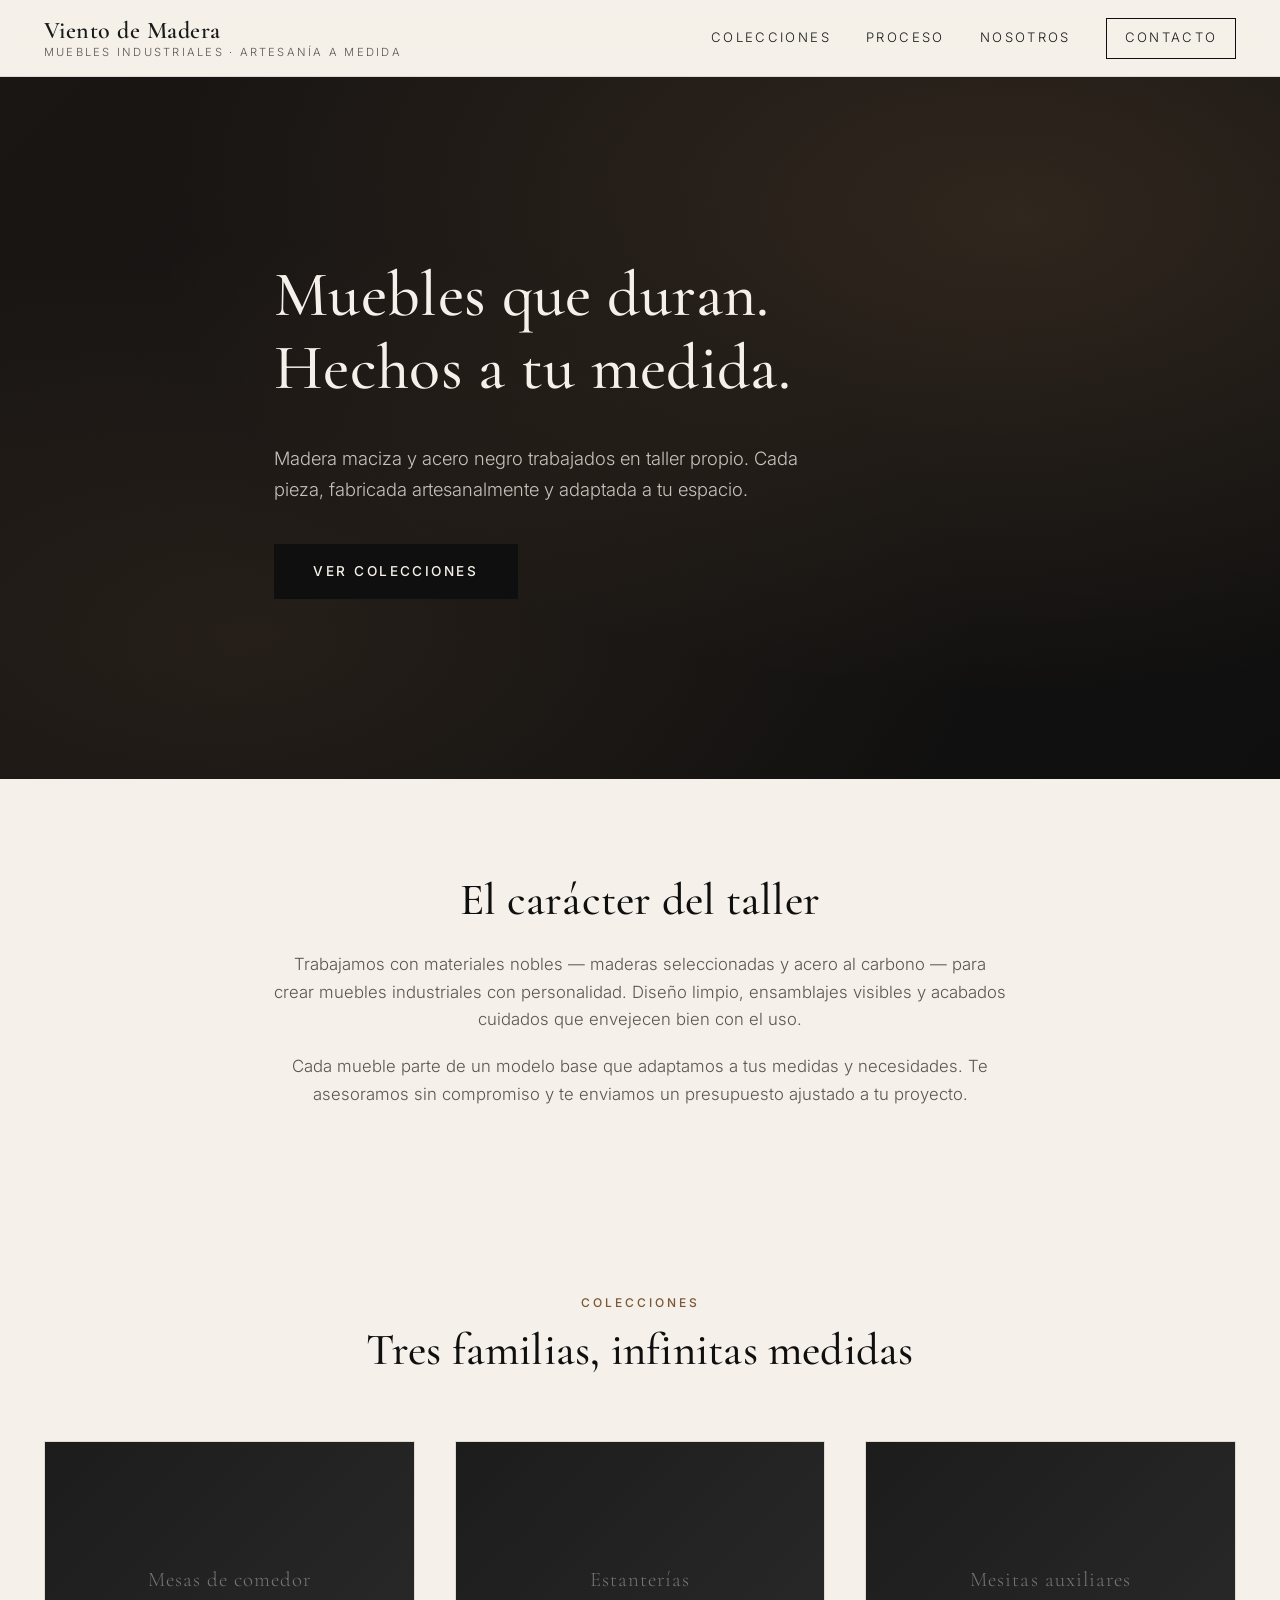
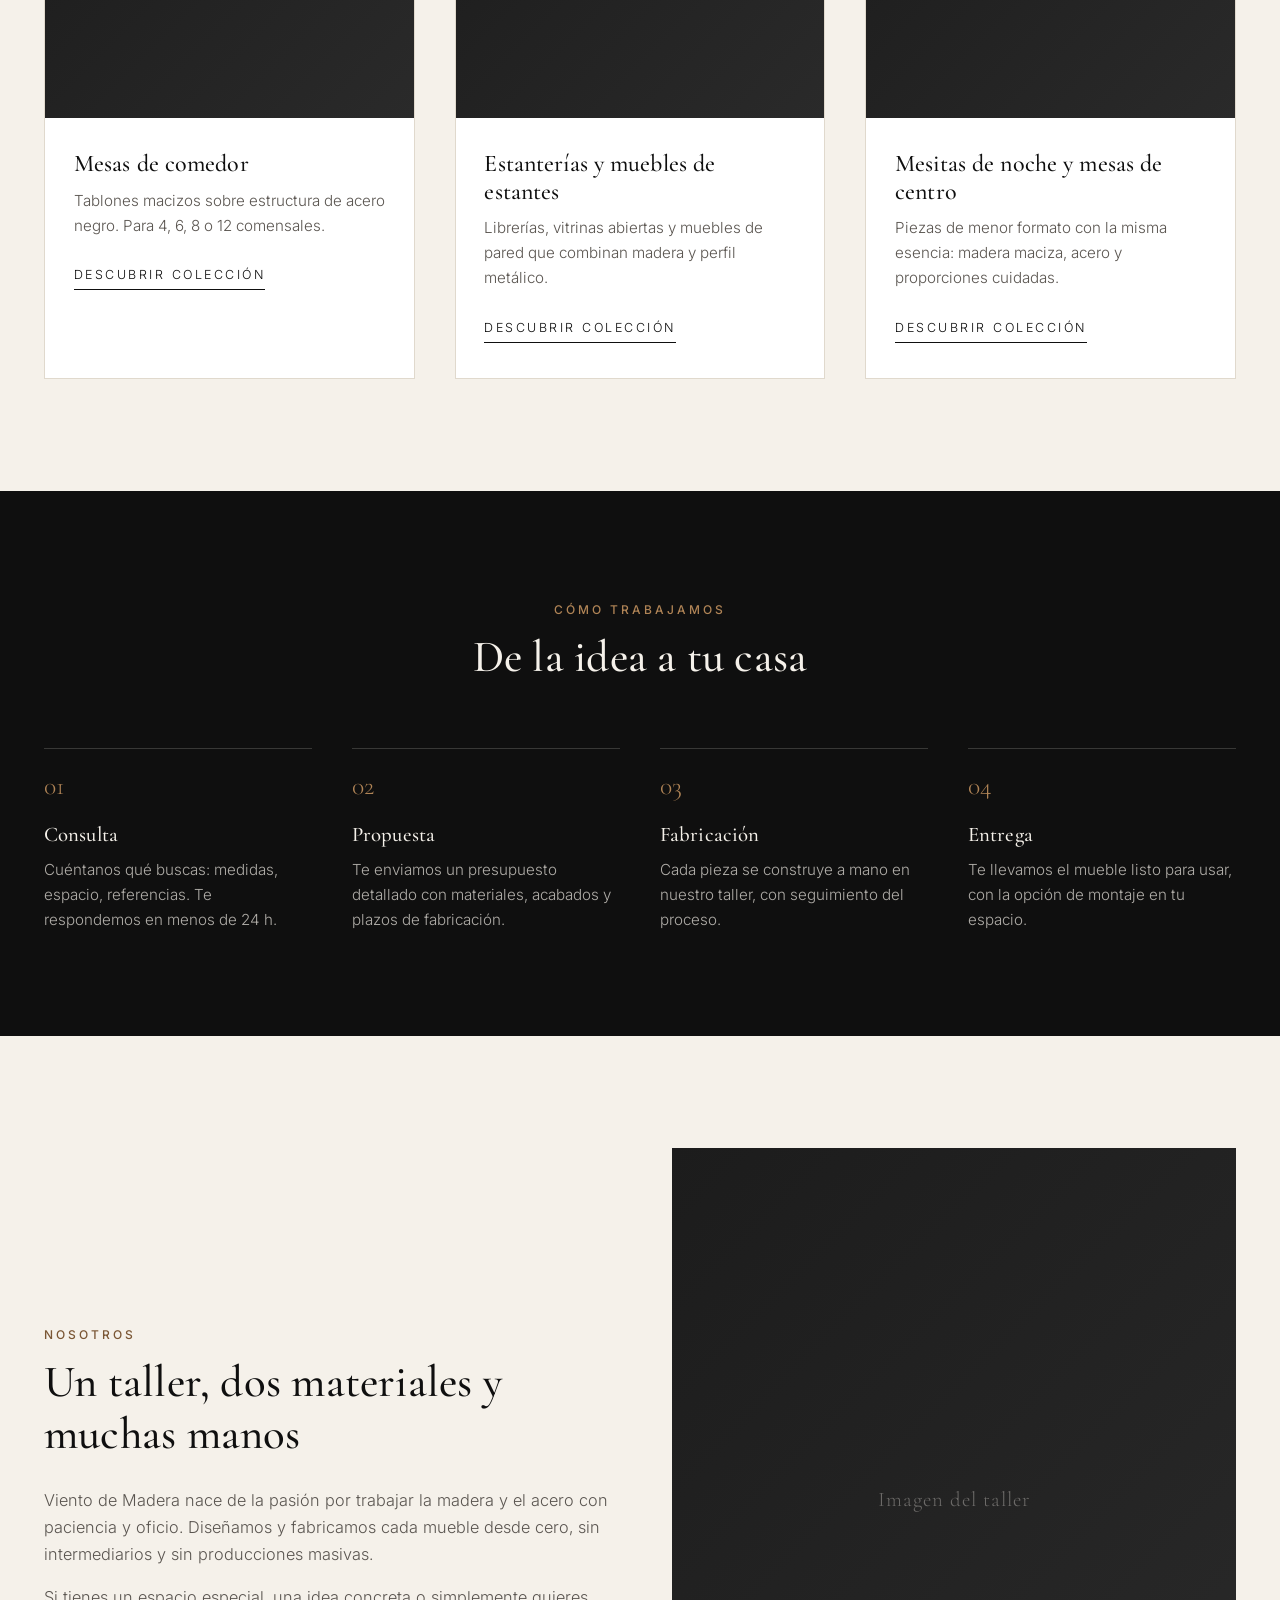
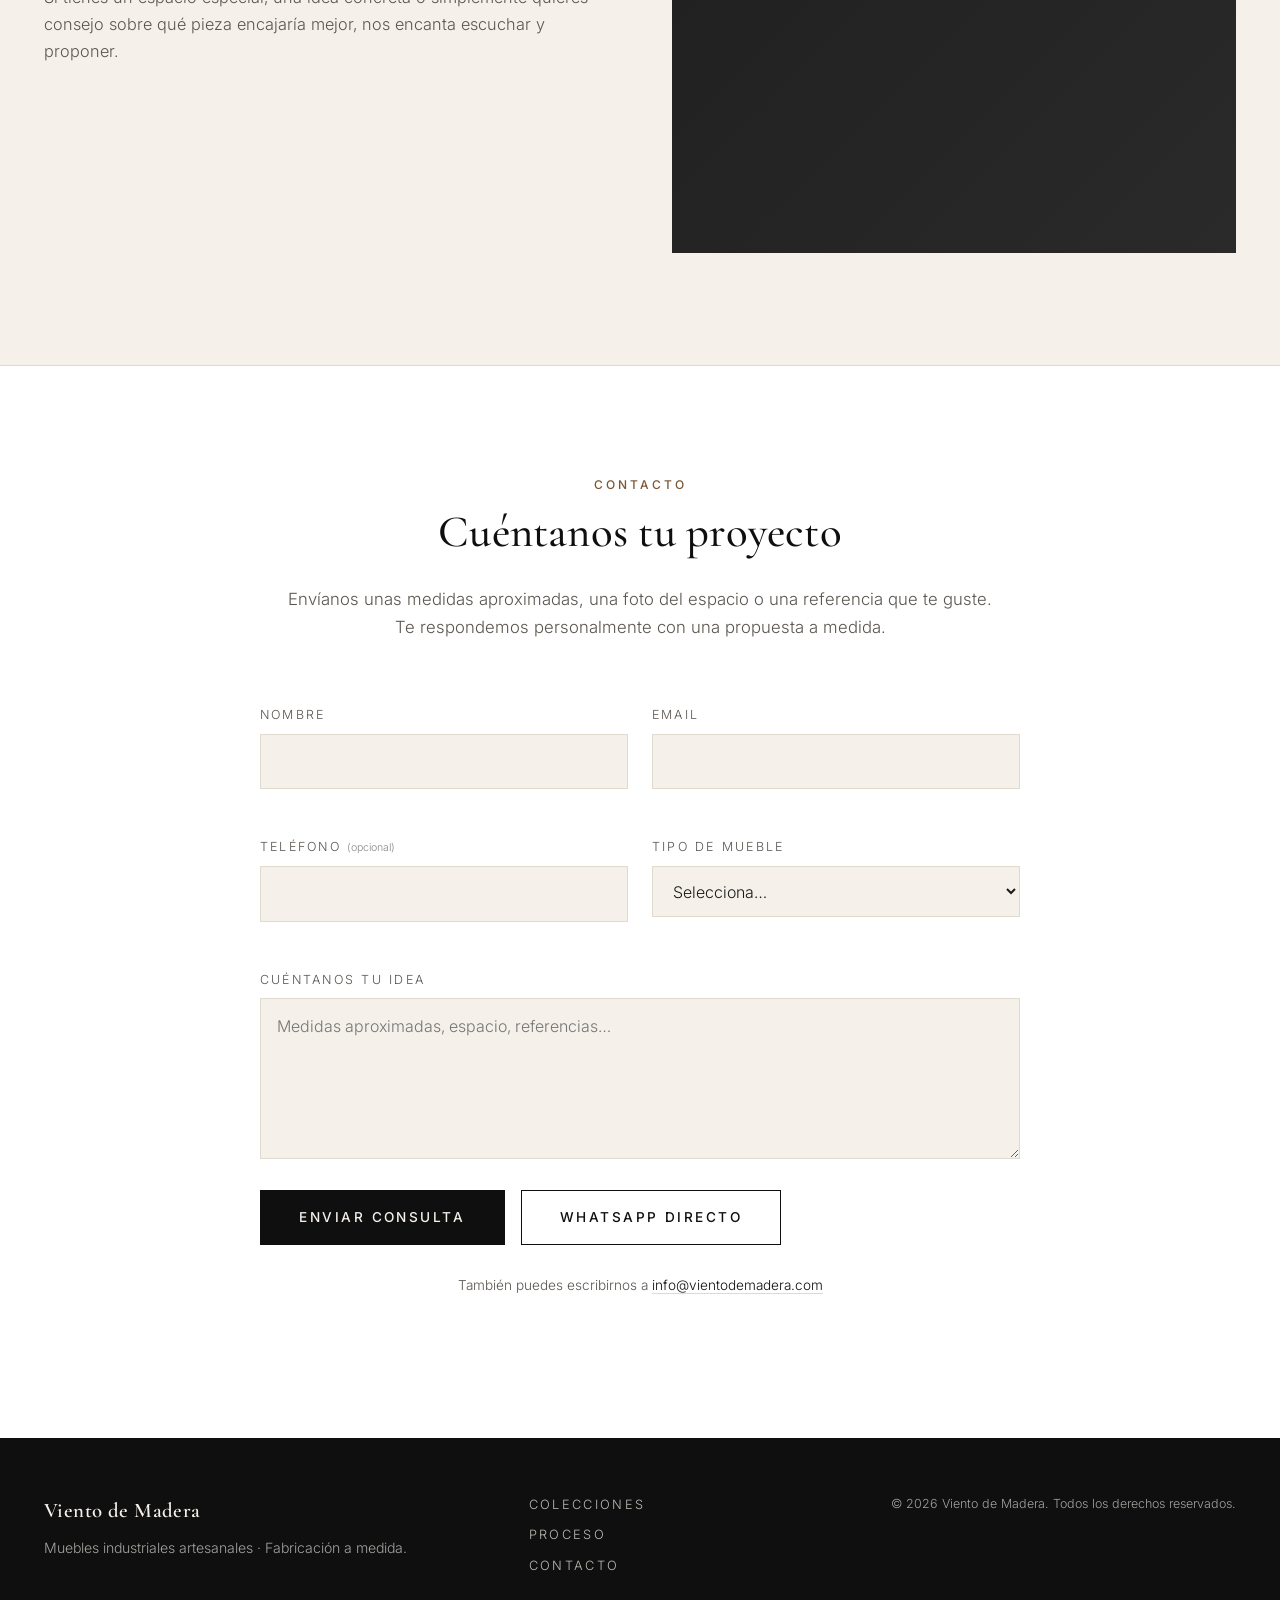
==== index.html @ 9f98d3d4 "Inicio del sitio: home con 3 colecciones, proceso, nosotros y contacto" ====
<!DOCTYPE html>
<html lang="es">
<head>
    <meta charset="UTF-8">
    <meta name="viewport" content="width=device-width, initial-scale=1.0">
    <title>Viento de Madera — Muebles industriales artesanales a medida</title>
    <meta name="description" content="Muebles industriales artesanales: mesas de comedor, estanterías y mesitas auxiliares. Madera maciza y acero negro. Fabricación a medida en Barcelona.">
    <link rel="preconnect" href="https://fonts.googleapis.com">
    <link rel="preconnect" href="https://fonts.gstatic.com" crossorigin>
    <link href="https://fonts.googleapis.com/css2?family=Cormorant+Garamond:wght@400;500;600&family=Inter:wght@300;400;500;600&display=swap" rel="stylesheet">
    <link rel="stylesheet" href="css/style.css?v=1.0">
</head>
<body>

    <!-- ============== HEADER ============== -->
    <header class="site-header">
        <div class="container header-inner">
            <a href="/" class="brand">
                <span class="brand-name">Viento de Madera</span>
                <span class="brand-tagline">Muebles industriales · Artesanía a medida</span>
            </a>
            <nav class="main-nav">
                <a href="#colecciones">Colecciones</a>
                <a href="#proceso">Proceso</a>
                <a href="#nosotros">Nosotros</a>
                <a href="#contacto" class="nav-cta">Contacto</a>
            </nav>
        </div>
    </header>

    <!-- ============== HERO ============== -->
    <section class="hero">
        <div class="hero-overlay"></div>
        <div class="container hero-content">
            <h1>Muebles que duran.<br>Hechos a tu medida.</h1>
            <p class="hero-sub">
                Madera maciza y acero negro trabajados en taller propio.
                Cada pieza, fabricada artesanalmente y adaptada a tu espacio.
            </p>
            <a href="#colecciones" class="btn btn-primary">Ver colecciones</a>
        </div>
    </section>

    <!-- ============== INTRO ============== -->
    <section class="intro">
        <div class="container intro-inner">
            <h2>El carácter del taller</h2>
            <p>
                Trabajamos con materiales nobles &mdash; maderas seleccionadas y acero al carbono &mdash;
                para crear muebles industriales con personalidad. Diseño limpio, ensamblajes
                visibles y acabados cuidados que envejecen bien con el uso.
            </p>
            <p>
                Cada mueble parte de un modelo base que adaptamos a tus medidas y necesidades.
                Te asesoramos sin compromiso y te enviamos un presupuesto ajustado a tu proyecto.
            </p>
        </div>
    </section>

    <!-- ============== COLECCIONES ============== -->
    <section id="colecciones" class="colecciones">
        <div class="container">
            <header class="section-header">
                <span class="eyebrow">Colecciones</span>
                <h2>Tres familias, infinitas medidas</h2>
            </header>

            <div class="coleccion-grid">

                <!-- Mesas de comedor -->
                <article class="coleccion-card">
                    <a href="mesas-comedor.html" class="card-image" aria-label="Ver mesas de comedor">
                        <div class="card-image-placeholder">Mesas de comedor</div>
                    </a>
                    <div class="card-body">
                        <h3>Mesas de comedor</h3>
                        <p>
                            Tablones macizos sobre estructura de acero negro.
                            Para 4, 6, 8 o 12 comensales.
                        </p>
                        <a href="mesas-comedor.html" class="card-link">Descubrir colección</a>
                    </div>
                </article>

                <!-- Estanterías -->
                <article class="coleccion-card">
                    <a href="estanterias.html" class="card-image" aria-label="Ver estanterías y muebles de estantes">
                        <div class="card-image-placeholder">Estanterías</div>
                    </a>
                    <div class="card-body">
                        <h3>Estanterías y muebles de estantes</h3>
                        <p>
                            Librerías, vitrinas abiertas y muebles de pared
                            que combinan madera y perfil metálico.
                        </p>
                        <a href="estanterias.html" class="card-link">Descubrir colección</a>
                    </div>
                </article>

                <!-- Mesitas -->
                <article class="coleccion-card">
                    <a href="mesitas.html" class="card-image" aria-label="Ver mesitas de noche y mesas de centro">
                        <div class="card-image-placeholder">Mesitas auxiliares</div>
                    </a>
                    <div class="card-body">
                        <h3>Mesitas de noche y mesas de centro</h3>
                        <p>
                            Piezas de menor formato con la misma esencia:
                            madera maciza, acero y proporciones cuidadas.
                        </p>
                        <a href="mesitas.html" class="card-link">Descubrir colección</a>
                    </div>
                </article>

            </div>
        </div>
    </section>

    <!-- ============== PROCESO ============== -->
    <section id="proceso" class="proceso">
        <div class="container">
            <header class="section-header section-header-light">
                <span class="eyebrow">Cómo trabajamos</span>
                <h2>De la idea a tu casa</h2>
            </header>
            <ol class="proceso-pasos">
                <li>
                    <span class="paso-num">01</span>
                    <h3>Consulta</h3>
                    <p>Cuéntanos qué buscas: medidas, espacio, referencias. Te respondemos en menos de 24 h.</p>
                </li>
                <li>
                    <span class="paso-num">02</span>
                    <h3>Propuesta</h3>
                    <p>Te enviamos un presupuesto detallado con materiales, acabados y plazos de fabricación.</p>
                </li>
                <li>
                    <span class="paso-num">03</span>
                    <h3>Fabricación</h3>
                    <p>Cada pieza se construye a mano en nuestro taller, con seguimiento del proceso.</p>
                </li>
                <li>
                    <span class="paso-num">04</span>
                    <h3>Entrega</h3>
                    <p>Te llevamos el mueble listo para usar, con la opción de montaje en tu espacio.</p>
                </li>
            </ol>
        </div>
    </section>

    <!-- ============== NOSOTROS ============== -->
    <section id="nosotros" class="nosotros">
        <div class="container nosotros-inner">
            <div class="nosotros-text">
                <span class="eyebrow">Nosotros</span>
                <h2>Un taller, dos materiales y muchas manos</h2>
                <p>
                    Viento de Madera nace de la pasión por trabajar la madera y el acero
                    con paciencia y oficio. Diseñamos y fabricamos cada mueble desde cero,
                    sin intermediarios y sin producciones masivas.
                </p>
                <p>
                    Si tienes un espacio especial, una idea concreta o simplemente
                    quieres consejo sobre qué pieza encajaría mejor, nos encanta
                    escuchar y proponer.
                </p>
            </div>
            <div class="nosotros-image">
                <div class="image-placeholder">Imagen del taller</div>
            </div>
        </div>
    </section>

    <!-- ============== CONTACTO ============== -->
    <section id="contacto" class="contacto">
        <div class="container">
            <header class="section-header">
                <span class="eyebrow">Contacto</span>
                <h2>Cuéntanos tu proyecto</h2>
                <p class="section-lead">
                    Envíanos unas medidas aproximadas, una foto del espacio o una referencia
                    que te guste. Te respondemos personalmente con una propuesta a medida.
                </p>
            </header>

            <form class="contact-form" id="contactForm" novalidate>
                <div class="form-row">
                    <label>
                        <span>Nombre</span>
                        <input type="text" name="nombre" required>
                    </label>
                    <label>
                        <span>Email</span>
                        <input type="email" name="email" required>
                    </label>
                </div>
                <div class="form-row">
                    <label>
                        <span>Teléfono <em>(opcional)</em></span>
                        <input type="tel" name="telefono">
                    </label>
                    <label>
                        <span>Tipo de mueble</span>
                        <select name="tipo">
                            <option value="">Selecciona…</option>
                            <option>Mesa de comedor</option>
                            <option>Estantería / mueble de estantes</option>
                            <option>Mesita de noche</option>
                            <option>Mesa de centro</option>
                            <option>Otro / a medida</option>
                        </select>
                    </label>
                </div>
                <label class="full">
                    <span>Cuéntanos tu idea</span>
                    <textarea name="mensaje" rows="5" placeholder="Medidas aproximadas, espacio, referencias…" required></textarea>
                </label>
                <div class="form-actions">
                    <button type="submit" class="btn btn-primary">Enviar consulta</button>
                    <a class="btn btn-ghost" href="https://wa.me/34000000000?text=Hola%2C%20me%20gustar%C3%ADa%20info%20sobre%20un%20mueble%20a%20medida." target="_blank" rel="noopener">WhatsApp directo</a>
                </div>
                <p class="form-note">
                    También puedes escribirnos a <a href="mailto:info@vientodemadera.com">info@vientodemadera.com</a>
                </p>
            </form>
        </div>
    </section>

    <!-- ============== FOOTER ============== -->
    <footer class="site-footer">
        <div class="container footer-inner">
            <div class="footer-brand">
                <span class="brand-name">Viento de Madera</span>
                <p>Muebles industriales artesanales · Fabricación a medida.</p>
            </div>
            <div class="footer-links">
                <a href="#colecciones">Colecciones</a>
                <a href="#proceso">Proceso</a>
                <a href="#contacto">Contacto</a>
            </div>
            <div class="footer-meta">
                <p>© <span id="year"></span> Viento de Madera. Todos los derechos reservados.</p>
            </div>
        </div>
    </footer>

    <script src="js/main.js?v=1.0"></script>
</body>
</html>
---- css/style.css ----
/* ==================================================
   VIENTO DE MADERA — Estilo base
   Paleta: negro + madera natural + blanco roto
   Tipografía: Cormorant Garamond (display) + Inter (texto)
   Filosofía: sin iconos, espacios amplios, fotos grandes
   ================================================== */

/* ---------- Reset suave ---------- */
*, *::before, *::after { box-sizing: border-box; }
html, body { margin: 0; padding: 0; }
img { max-width: 100%; display: block; }
a { color: inherit; text-decoration: none; }
button { font: inherit; cursor: pointer; border: none; background: none; }

/* ---------- Tokens ---------- */
:root {
    --color-negro:        #0f0f0f;
    --color-negro-suave:  #1c1c1c;
    --color-grafito:      #2a2a2a;
    --color-blanco-roto:  #f5f1ea;
    --color-blanco:       #ffffff;
    --color-madera:       #b08456;
    --color-madera-osc:   #7a5634;
    --color-texto:        #1a1a1a;
    --color-texto-suave:  #5a5550;
    --color-borde:        #e0d9cd;

    --font-display: 'Cormorant Garamond', Georgia, serif;
    --font-text:    'Inter', -apple-system, BlinkMacSystemFont, sans-serif;

    --max-width: 1240px;
    --gap: 2rem;
}

/* ---------- Base ---------- */
body {
    font-family: var(--font-text);
    font-weight: 300;
    color: var(--color-texto);
    background: var(--color-blanco-roto);
    line-height: 1.65;
    -webkit-font-smoothing: antialiased;
    text-rendering: optimizeLegibility;
}

h1, h2, h3, h4 {
    font-family: var(--font-display);
    font-weight: 500;
    line-height: 1.15;
    letter-spacing: 0.005em;
    margin: 0 0 0.6em;
    color: var(--color-negro);
}

h1 { font-size: clamp(2.4rem, 5vw, 4.2rem); }
h2 { font-size: clamp(1.8rem, 3.5vw, 2.8rem); }
h3 { font-size: 1.5rem; }

p { margin: 0 0 1em; }

.container {
    width: 100%;
    max-width: var(--max-width);
    margin: 0 auto;
    padding: 0 1.5rem;
}

.eyebrow {
    display: inline-block;
    font-family: var(--font-text);
    font-size: 0.75rem;
    font-weight: 500;
    letter-spacing: 0.25em;
    text-transform: uppercase;
    color: var(--color-madera-osc);
    margin-bottom: 0.8rem;
}

.section-header {
    text-align: center;
    max-width: 720px;
    margin: 0 auto 4rem;
}
.section-header-light .eyebrow { color: var(--color-madera); }
.section-header-light h2,
.section-header-light .section-lead { color: var(--color-blanco-roto); }

.section-lead {
    color: var(--color-texto-suave);
    font-size: 1.05rem;
}

/* ---------- Botones ---------- */
.btn {
    display: inline-block;
    padding: 0.95rem 2.4rem;
    font-family: var(--font-text);
    font-size: 0.85rem;
    font-weight: 500;
    letter-spacing: 0.18em;
    text-transform: uppercase;
    border: 1px solid transparent;
    transition: background 0.25s ease, color 0.25s ease, border-color 0.25s ease;
}
.btn-primary {
    background: var(--color-negro);
    color: var(--color-blanco-roto);
    border-color: var(--color-negro);
}
.btn-primary:hover {
    background: var(--color-madera-osc);
    border-color: var(--color-madera-osc);
}
.btn-ghost {
    background: transparent;
    color: var(--color-negro);
    border-color: var(--color-negro);
}
.btn-ghost:hover {
    background: var(--color-negro);
    color: var(--color-blanco-roto);
}

/* ---------- Header ---------- */
.site-header {
    position: sticky;
    top: 0;
    z-index: 100;
    background: rgba(245, 241, 234, 0.92);
    backdrop-filter: saturate(140%) blur(8px);
    border-bottom: 1px solid var(--color-borde);
}
.header-inner {
    display: flex;
    align-items: center;
    justify-content: space-between;
    padding-top: 1.1rem;
    padding-bottom: 1.1rem;
}
.brand { display: flex; flex-direction: column; line-height: 1.1; }
.brand-name {
    font-family: var(--font-display);
    font-size: 1.5rem;
    font-weight: 600;
    letter-spacing: 0.02em;
}
.brand-tagline {
    font-size: 0.7rem;
    letter-spacing: 0.2em;
    text-transform: uppercase;
    color: var(--color-texto-suave);
    margin-top: 0.15rem;
}
.main-nav {
    display: flex;
    gap: 2.2rem;
    align-items: center;
}
.main-nav a {
    font-size: 0.82rem;
    letter-spacing: 0.18em;
    text-transform: uppercase;
    color: var(--color-texto);
    transition: color 0.2s ease;
}
.main-nav a:hover { color: var(--color-madera-osc); }
.main-nav .nav-cta {
    border: 1px solid var(--color-negro);
    padding: 0.55rem 1.1rem;
}
.main-nav .nav-cta:hover {
    background: var(--color-negro);
    color: var(--color-blanco-roto);
}

/* ---------- Hero ---------- */
.hero {
    position: relative;
    min-height: 78vh;
    display: flex;
    align-items: center;
    color: var(--color-blanco-roto);
    background:
        linear-gradient(135deg, #1a1614 0%, #0f0f0f 100%);
    overflow: hidden;
}
.hero-overlay {
    position: absolute; inset: 0;
    background:
        radial-gradient(ellipse at 80% 20%, rgba(176,132,86,0.18) 0%, transparent 60%),
        radial-gradient(ellipse at 20% 80%, rgba(176,132,86,0.10) 0%, transparent 50%);
    pointer-events: none;
}
.hero-content {
    position: relative;
    max-width: 780px;
    padding-top: 6rem;
    padding-bottom: 6rem;
}
.hero h1 { color: var(--color-blanco-roto); }
.hero-sub {
    font-size: 1.15rem;
    color: rgba(245, 241, 234, 0.78);
    max-width: 560px;
    margin-bottom: 2.5rem;
}

/* ---------- Intro ---------- */
.intro { padding: 6rem 0 5rem; }
.intro-inner {
    max-width: 780px;
    text-align: center;
}
.intro h2 { margin-bottom: 1.5rem; }
.intro p {
    font-size: 1.05rem;
    color: var(--color-texto-suave);
    margin-bottom: 1.2rem;
}

/* ---------- Colecciones ---------- */
.colecciones { padding: 5rem 0 7rem; }
.coleccion-grid {
    display: grid;
    grid-template-columns: repeat(auto-fit, minmax(300px, 1fr));
    gap: 2.5rem;
}
.coleccion-card {
    background: var(--color-blanco);
    border: 1px solid var(--color-borde);
    transition: transform 0.35s ease, box-shadow 0.35s ease;
}
.coleccion-card:hover {
    transform: translateY(-4px);
    box-shadow: 0 18px 40px -25px rgba(0,0,0,0.35);
}
.card-image {
    display: block;
    aspect-ratio: 4 / 3;
    overflow: hidden;
    background: var(--color-negro-suave);
}
.card-image img {
    width: 100%; height: 100%;
    object-fit: cover;
    transition: transform 0.6s ease;
}
.coleccion-card:hover .card-image img { transform: scale(1.04); }
.card-image-placeholder {
    width: 100%; height: 100%;
    display: flex; align-items: center; justify-content: center;
    color: rgba(245,241,234,0.4);
    font-family: var(--font-display);
    font-size: 1.3rem;
    letter-spacing: 0.05em;
    background: linear-gradient(135deg, #1c1c1c 0%, #2a2a2a 100%);
}
.card-body { padding: 2rem 1.8rem 2.2rem; }
.card-body h3 { margin-bottom: 0.6rem; }
.card-body p {
    color: var(--color-texto-suave);
    font-size: 0.95rem;
    margin-bottom: 1.4rem;
}
.card-link {
    display: inline-block;
    font-size: 0.78rem;
    letter-spacing: 0.2em;
    text-transform: uppercase;
    color: var(--color-negro);
    border-bottom: 1px solid var(--color-negro);
    padding-bottom: 0.2rem;
    transition: color 0.2s ease, border-color 0.2s ease;
}
.card-link:hover {
    color: var(--color-madera-osc);
    border-color: var(--color-madera-osc);
}

/* ---------- Proceso ---------- */
.proceso {
    background: var(--color-negro);
    color: var(--color-blanco-roto);
    padding: 6.5rem 0;
}
.proceso-pasos {
    list-style: none;
    padding: 0; margin: 0;
    display: grid;
    grid-template-columns: repeat(auto-fit, minmax(220px, 1fr));
    gap: 3rem 2.5rem;
}
.proceso-pasos li { padding-top: 1rem; border-top: 1px solid rgba(245,241,234,0.18); }
.paso-num {
    display: block;
    font-family: var(--font-display);
    font-size: 1.6rem;
    color: var(--color-madera);
    margin-bottom: 1rem;
}
.proceso-pasos h3 {
    color: var(--color-blanco-roto);
    font-size: 1.3rem;
    margin-bottom: 0.6rem;
}
.proceso-pasos p {
    color: rgba(245,241,234,0.7);
    font-size: 0.95rem;
    margin: 0;
}

/* ---------- Nosotros ---------- */
.nosotros { padding: 7rem 0; }
.nosotros-inner {
    display: grid;
    grid-template-columns: 1fr 1fr;
    gap: 4rem;
    align-items: center;
}
.nosotros-text p {
    color: var(--color-texto-suave);
    font-size: 1.02rem;
}
.nosotros-image .image-placeholder {
    aspect-ratio: 4 / 5;
    background: linear-gradient(135deg, #1c1c1c 0%, #2a2a2a 100%);
    display: flex; align-items: center; justify-content: center;
    color: rgba(245,241,234,0.35);
    font-family: var(--font-display);
    font-size: 1.3rem;
    letter-spacing: 0.05em;
}

/* ---------- Contacto ---------- */
.contacto {
    padding: 6.5rem 0 8rem;
    background: var(--color-blanco);
    border-top: 1px solid var(--color-borde);
}
.contact-form {
    max-width: 760px;
    margin: 0 auto;
}
.form-row {
    display: grid;
    grid-template-columns: 1fr 1fr;
    gap: 1.5rem;
    margin-bottom: 1.5rem;
}
.contact-form label {
    display: block;
    font-size: 0.78rem;
    letter-spacing: 0.18em;
    text-transform: uppercase;
    color: var(--color-texto-suave);
    margin-bottom: 1.5rem;
}
.contact-form label.full { display: block; }
.contact-form label em {
    font-style: normal;
    text-transform: none;
    letter-spacing: 0;
    color: var(--color-texto-suave);
    font-size: 0.85em;
    opacity: 0.7;
}
.contact-form span {
    display: block;
    margin-bottom: 0.5rem;
}
.contact-form input,
.contact-form select,
.contact-form textarea {
    width: 100%;
    padding: 0.85rem 1rem;
    font: inherit;
    font-size: 1rem;
    color: var(--color-texto);
    background: var(--color-blanco-roto);
    border: 1px solid var(--color-borde);
    border-radius: 0;
    transition: border-color 0.2s ease, background 0.2s ease;
    text-transform: none;
    letter-spacing: 0;
}
.contact-form input:focus,
.contact-form select:focus,
.contact-form textarea:focus {
    outline: none;
    border-color: var(--color-negro);
    background: var(--color-blanco);
}
.contact-form textarea { resize: vertical; min-height: 120px; }
.form-actions {
    display: flex;
    gap: 1rem;
    flex-wrap: wrap;
    margin-top: 1.5rem;
}
.form-note {
    margin-top: 1.8rem;
    font-size: 0.85rem;
    color: var(--color-texto-suave);
    text-align: center;
}
.form-note a {
    color: var(--color-negro);
    border-bottom: 1px solid var(--color-borde);
}

/* ---------- Footer ---------- */
.site-footer {
    background: var(--color-negro);
    color: rgba(245,241,234,0.65);
    padding: 3.5rem 0 2.5rem;
}
.footer-inner {
    display: grid;
    grid-template-columns: 2fr 1fr 2fr;
    gap: 2.5rem;
    align-items: start;
}
.footer-brand .brand-name {
    color: var(--color-blanco-roto);
    font-size: 1.3rem;
}
.footer-brand p {
    margin-top: 0.5rem;
    font-size: 0.88rem;
}
.footer-links {
    display: flex;
    flex-direction: column;
    gap: 0.6rem;
}
.footer-links a {
    font-size: 0.8rem;
    letter-spacing: 0.18em;
    text-transform: uppercase;
    color: rgba(245,241,234,0.75);
    transition: color 0.2s ease;
}
.footer-links a:hover { color: var(--color-madera); }
.footer-meta {
    text-align: right;
    font-size: 0.78rem;
}

/* ---------- Responsive ---------- */
@media (max-width: 860px) {
    .nosotros-inner { grid-template-columns: 1fr; gap: 2.5rem; }
    .footer-inner { grid-template-columns: 1fr; text-align: center; }
    .footer-links { align-items: center; }
    .footer-meta { text-align: center; }
}
@media (max-width: 640px) {
    .header-inner { flex-wrap: wrap; gap: 1rem; }
    .main-nav { gap: 1.2rem; flex-wrap: wrap; }
    .form-row { grid-template-columns: 1fr; gap: 0; }
    .form-row label { margin-bottom: 1.5rem; }
    .hero-content { padding-top: 4rem; padding-bottom: 4rem; }
    .hero { min-height: 70vh; }
    .intro, .colecciones, .nosotros, .contacto { padding: 4rem 0; }
    .proceso { padding: 4.5rem 0; }
}
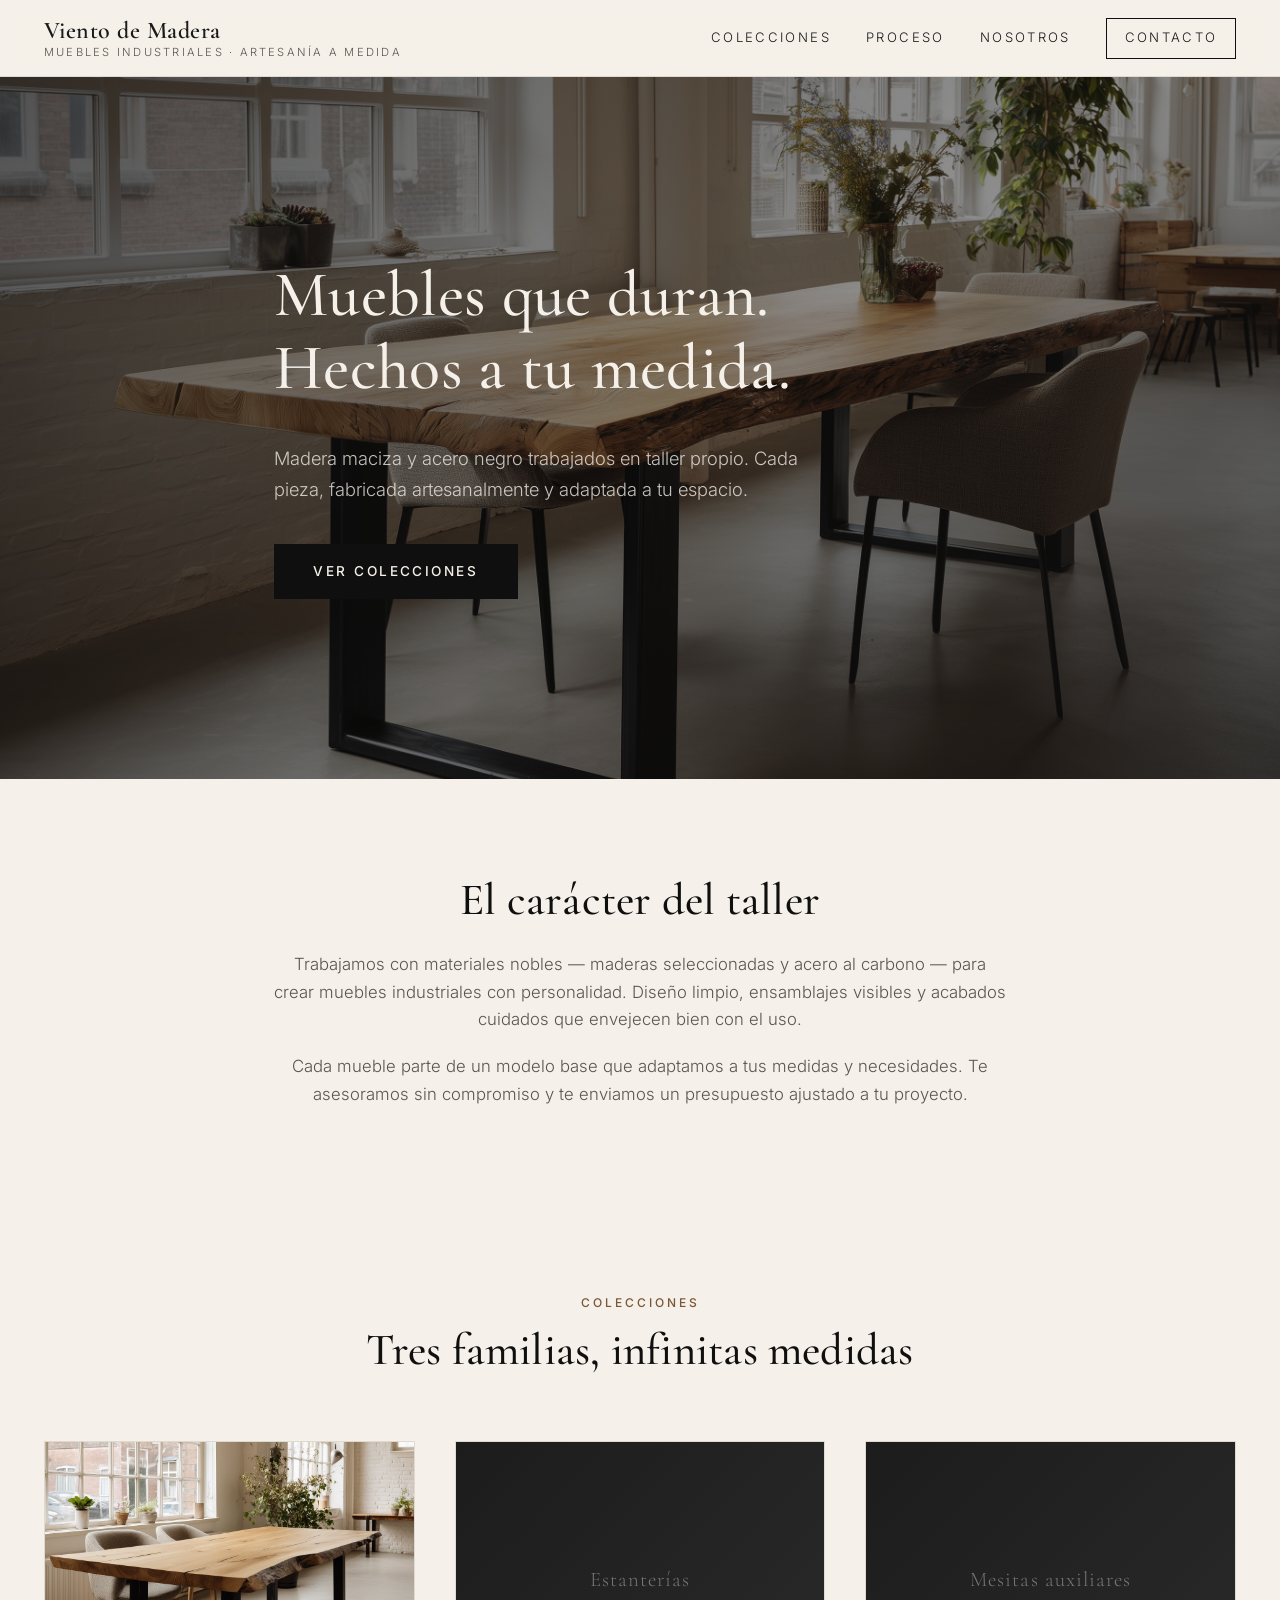
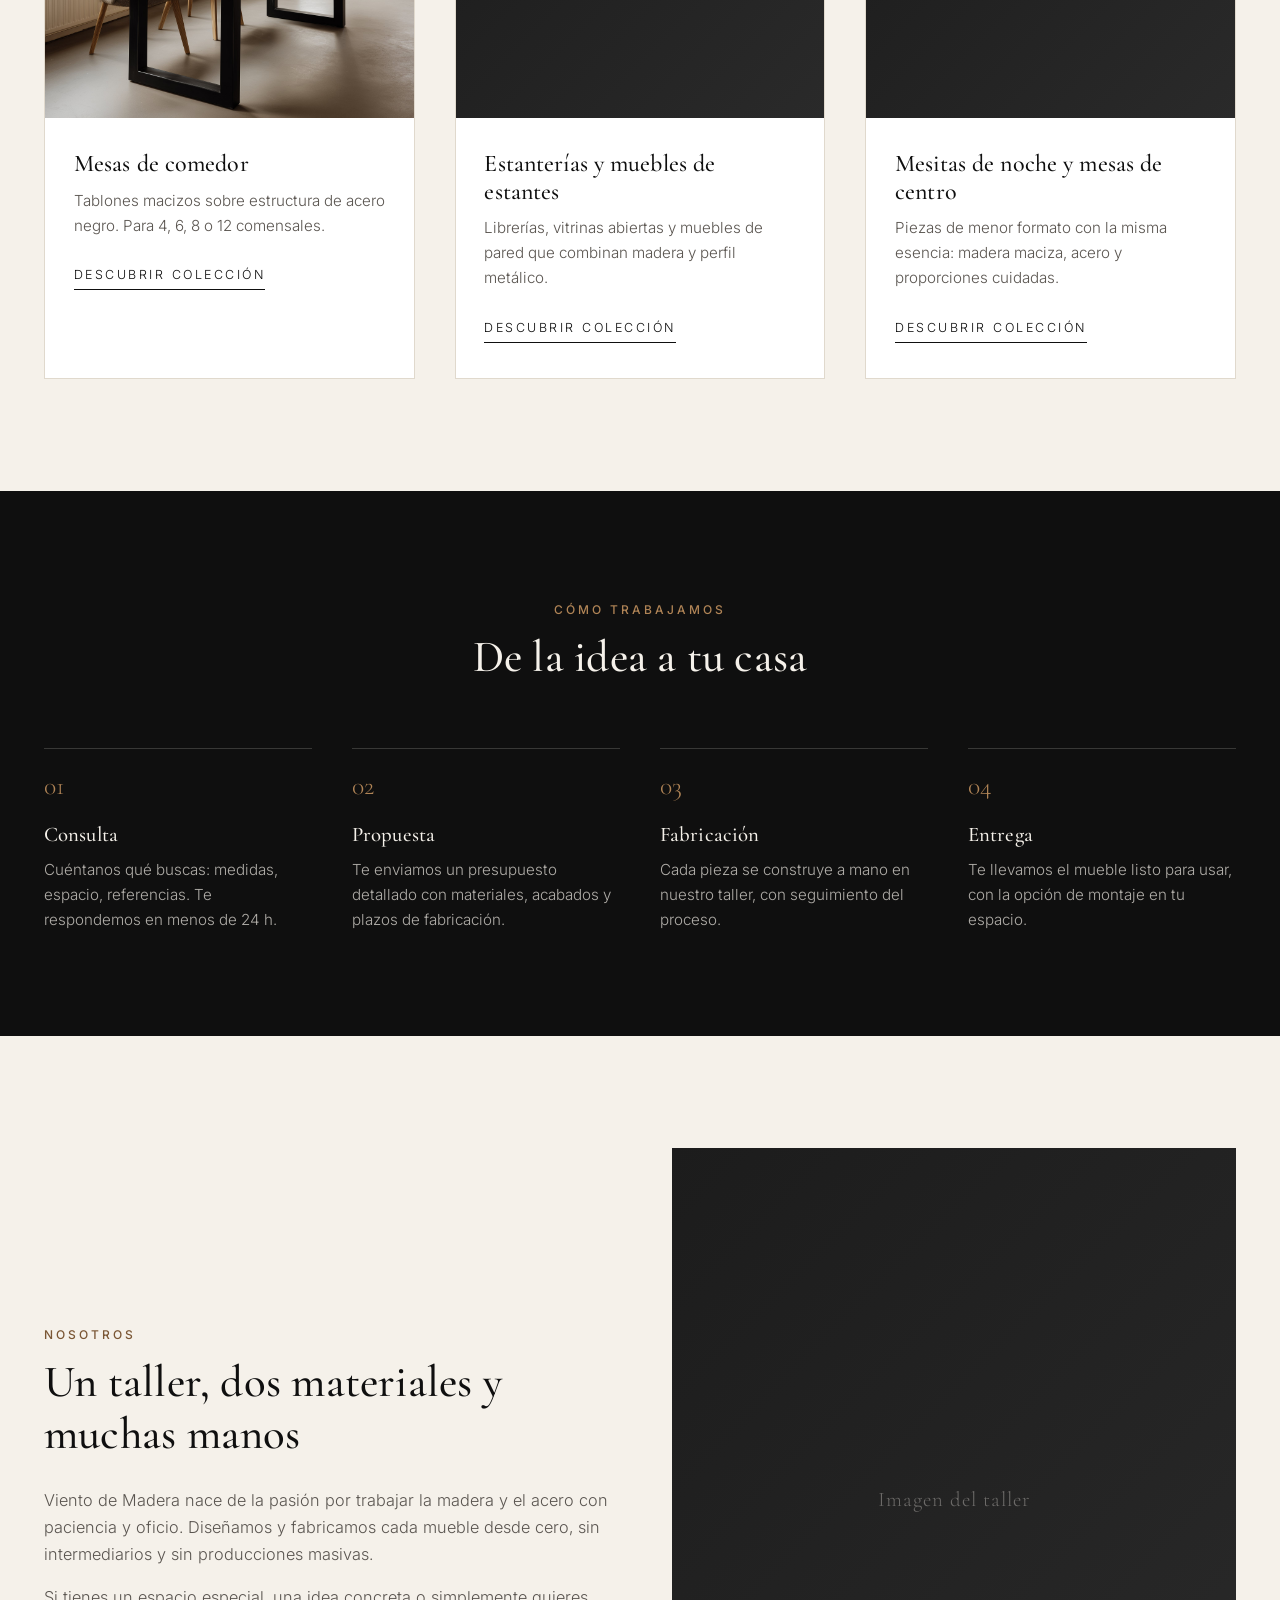
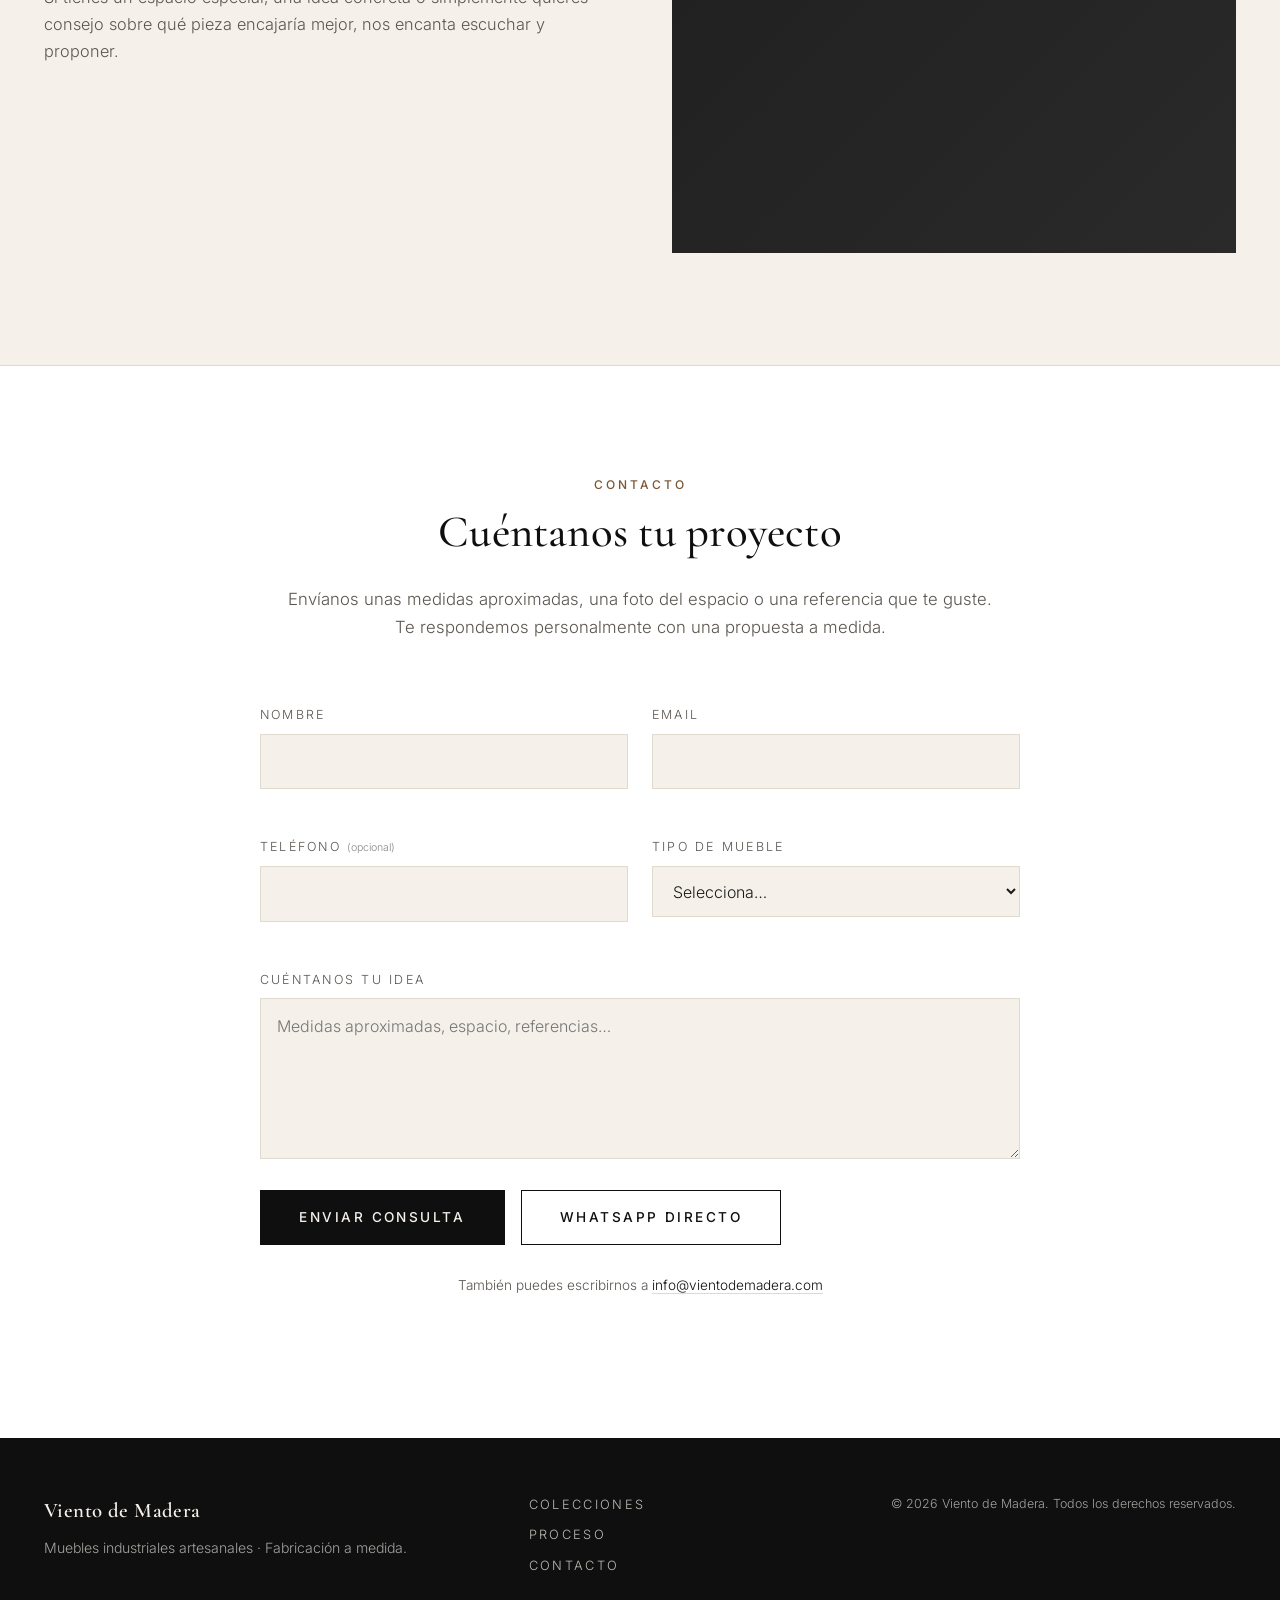
==== commit 30dac3f1: "Integrar primeras imagenes Midjourney: hero + tarjeta + ficha Mesa Roble" ====
--- a/index.html
+++ b/index.html
@@ -8,7 +8,7 @@
     <link rel="preconnect" href="https://fonts.googleapis.com">
     <link rel="preconnect" href="https://fonts.gstatic.com" crossorigin>
     <link href="https://fonts.googleapis.com/css2?family=Cormorant+Garamond:wght@400;500;600&family=Inter:wght@300;400;500;600&display=swap" rel="stylesheet">
-    <link rel="stylesheet" href="css/style.css?v=1.0">
+    <link rel="stylesheet" href="css/style.css?v=1.2">
 </head>
 <body>
 
@@ -70,7 +70,7 @@
                 <!-- Mesas de comedor -->
                 <article class="coleccion-card">
                     <a href="mesas-comedor.html" class="card-image" aria-label="Ver mesas de comedor">
-                        <div class="card-image-placeholder">Mesas de comedor</div>
+                        <img src="images/mesas/mesa-roble-2.jpg" alt="Mesa de comedor de roble macizo con patas de acero negro en U" loading="lazy">
                     </a>
                     <div class="card-body">
                         <h3>Mesas de comedor</h3>
@@ -244,6 +244,6 @@
         </div>
     </footer>
 
-    <script src="js/main.js?v=1.0"></script>
+    <script src="js/main.js?v=1.2"></script>
 </body>
 </html>
--- a/css/style.css
+++ b/css/style.css
@@ -180,15 +180,16 @@
     display: flex;
     align-items: center;
     color: var(--color-blanco-roto);
-    background:
-        linear-gradient(135deg, #1a1614 0%, #0f0f0f 100%);
+    background-color: #1a1614;
+    background-image: url('../images/mesas/mesa-roble-1.jpg');
+    background-size: cover;
+    background-position: center;
     overflow: hidden;
 }
 .hero-overlay {
     position: absolute; inset: 0;
     background:
-        radial-gradient(ellipse at 80% 20%, rgba(176,132,86,0.18) 0%, transparent 60%),
-        radial-gradient(ellipse at 20% 80%, rgba(176,132,86,0.10) 0%, transparent 50%);
+        linear-gradient(135deg, rgba(15,15,15,0.72) 0%, rgba(15,15,15,0.45) 55%, rgba(15,15,15,0.78) 100%);
     pointer-events: none;
 }
 .hero-content {
@@ -463,3 +464,209 @@
     .intro, .colecciones, .nosotros, .contacto { padding: 4rem 0; }
     .proceso { padding: 4.5rem 0; }
 }
+
+/* ==================================================
+   PÁGINAS DE COLECCIÓN (mesas-comedor, estanterías, mesitas)
+   ================================================== */
+
+.page-hero {
+    background: var(--color-negro);
+    color: var(--color-blanco-roto);
+    padding: 6rem 0 5rem;
+    text-align: center;
+}
+.page-hero .eyebrow { color: var(--color-madera); }
+.page-hero h1 {
+    color: var(--color-blanco-roto);
+    margin-bottom: 1.2rem;
+    font-size: clamp(2rem, 4vw, 3.4rem);
+}
+.page-hero p {
+    color: rgba(245,241,234,0.75);
+    max-width: 640px;
+    margin: 0 auto;
+    font-size: 1.05rem;
+}
+
+.breadcrumb {
+    padding: 1.2rem 0;
+    font-size: 0.78rem;
+    letter-spacing: 0.15em;
+    text-transform: uppercase;
+    color: var(--color-texto-suave);
+    border-bottom: 1px solid var(--color-borde);
+}
+.breadcrumb a { color: var(--color-texto-suave); transition: color 0.2s ease; }
+.breadcrumb a:hover { color: var(--color-negro); }
+.breadcrumb .sep { margin: 0 0.6rem; opacity: 0.5; }
+.breadcrumb .current { color: var(--color-negro); }
+
+.modelos {
+    padding: 5rem 0 7rem;
+}
+.modelo {
+    display: grid;
+    grid-template-columns: 1.2fr 1fr;
+    gap: 4rem;
+    align-items: center;
+    padding: 4rem 0;
+    border-bottom: 1px solid var(--color-borde);
+}
+.modelo:last-child { border-bottom: none; }
+.modelo:nth-child(even) {
+    grid-template-columns: 1fr 1.2fr;
+}
+.modelo:nth-child(even) .modelo-img { order: 2; }
+.modelo:nth-child(even) .modelo-info { order: 1; }
+
+.modelo-img {
+    aspect-ratio: 4 / 3;
+    background: var(--color-negro-suave);
+    overflow: hidden;
+}
+.modelo-img img {
+    width: 100%; height: 100%;
+    object-fit: cover;
+}
+.modelo-img .image-placeholder {
+    width: 100%; height: 100%;
+    display: flex; align-items: center; justify-content: center;
+    color: rgba(245,241,234,0.35);
+    font-family: var(--font-display);
+    font-size: 1.4rem;
+    letter-spacing: 0.05em;
+    background: linear-gradient(135deg, #1c1c1c 0%, #2a2a2a 100%);
+}
+
+.modelo-info .eyebrow { color: var(--color-madera-osc); }
+.modelo-info h2 {
+    margin-bottom: 1rem;
+    font-size: clamp(1.6rem, 2.5vw, 2.2rem);
+}
+.modelo-info p {
+    color: var(--color-texto-suave);
+    font-size: 1rem;
+    margin-bottom: 1.4rem;
+}
+.modelo-specs {
+    list-style: none;
+    padding: 0;
+    margin: 0 0 2rem;
+    border-top: 1px solid var(--color-borde);
+}
+.modelo-specs li {
+    display: grid;
+    grid-template-columns: 1fr 1.5fr;
+    gap: 1rem;
+    padding: 0.8rem 0;
+    border-bottom: 1px solid var(--color-borde);
+    font-size: 0.92rem;
+}
+.modelo-specs .spec-label {
+    font-size: 0.74rem;
+    letter-spacing: 0.18em;
+    text-transform: uppercase;
+    color: var(--color-texto-suave);
+    align-self: center;
+}
+.modelo-specs .spec-value {
+    color: var(--color-texto);
+}
+.modelo-actions {
+    display: flex;
+    gap: 1rem;
+    flex-wrap: wrap;
+}
+
+@media (max-width: 860px) {
+    .modelo,
+    .modelo:nth-child(even) {
+        grid-template-columns: 1fr;
+        gap: 2rem;
+    }
+    .modelo:nth-child(even) .modelo-img { order: 0; }
+    .modelo:nth-child(even) .modelo-info { order: 0; }
+}
+
+/* ==================================================
+   COTIZADOR 3D (preview escena)
+   ================================================== */
+
+.cotizador-layout {
+    display: grid;
+    grid-template-columns: 1fr 360px;
+    min-height: calc(100vh - 70px);
+}
+.cotizador-3d-canvas {
+    background: var(--color-blanco-roto);
+    position: relative;
+    min-height: 60vh;
+}
+.cotizador-3d-canvas canvas {
+    display: block;
+    width: 100% !important;
+    height: 100% !important;
+}
+.cotizador-panel {
+    background: var(--color-blanco);
+    border-left: 1px solid var(--color-borde);
+    padding: 2.5rem 2rem;
+    overflow-y: auto;
+}
+.cotizador-panel h2 {
+    font-size: 1.6rem;
+    margin-bottom: 0.4rem;
+}
+.cotizador-panel .modelo-actual {
+    color: var(--color-texto-suave);
+    font-size: 0.85rem;
+    letter-spacing: 0.15em;
+    text-transform: uppercase;
+    margin-bottom: 2rem;
+}
+.cotizador-grupo {
+    margin-bottom: 2rem;
+    padding-bottom: 1.5rem;
+    border-bottom: 1px solid var(--color-borde);
+}
+.cotizador-grupo:last-of-type { border-bottom: none; }
+.cotizador-grupo h3 {
+    font-size: 0.78rem;
+    letter-spacing: 0.2em;
+    text-transform: uppercase;
+    color: var(--color-texto-suave);
+    margin-bottom: 1rem;
+    font-family: var(--font-text);
+    font-weight: 500;
+}
+.cotizador-medida {
+    display: grid;
+    grid-template-columns: 1fr auto;
+    gap: 1rem;
+    align-items: center;
+    margin-bottom: 0.8rem;
+}
+.cotizador-medida label {
+    font-size: 0.85rem;
+    color: var(--color-texto);
+}
+.cotizador-medida input[type="number"] {
+    width: 90px;
+    padding: 0.5rem 0.6rem;
+    font: inherit;
+    text-align: right;
+    border: 1px solid var(--color-borde);
+    background: var(--color-blanco-roto);
+}
+.cotizador-medida input[type="number"]:focus {
+    outline: none;
+    border-color: var(--color-negro);
+    background: var(--color-blanco);
+}
+
+@media (max-width: 900px) {
+    .cotizador-layout { grid-template-columns: 1fr; }
+    .cotizador-panel { border-left: none; border-top: 1px solid var(--color-borde); }
+}
+
+
